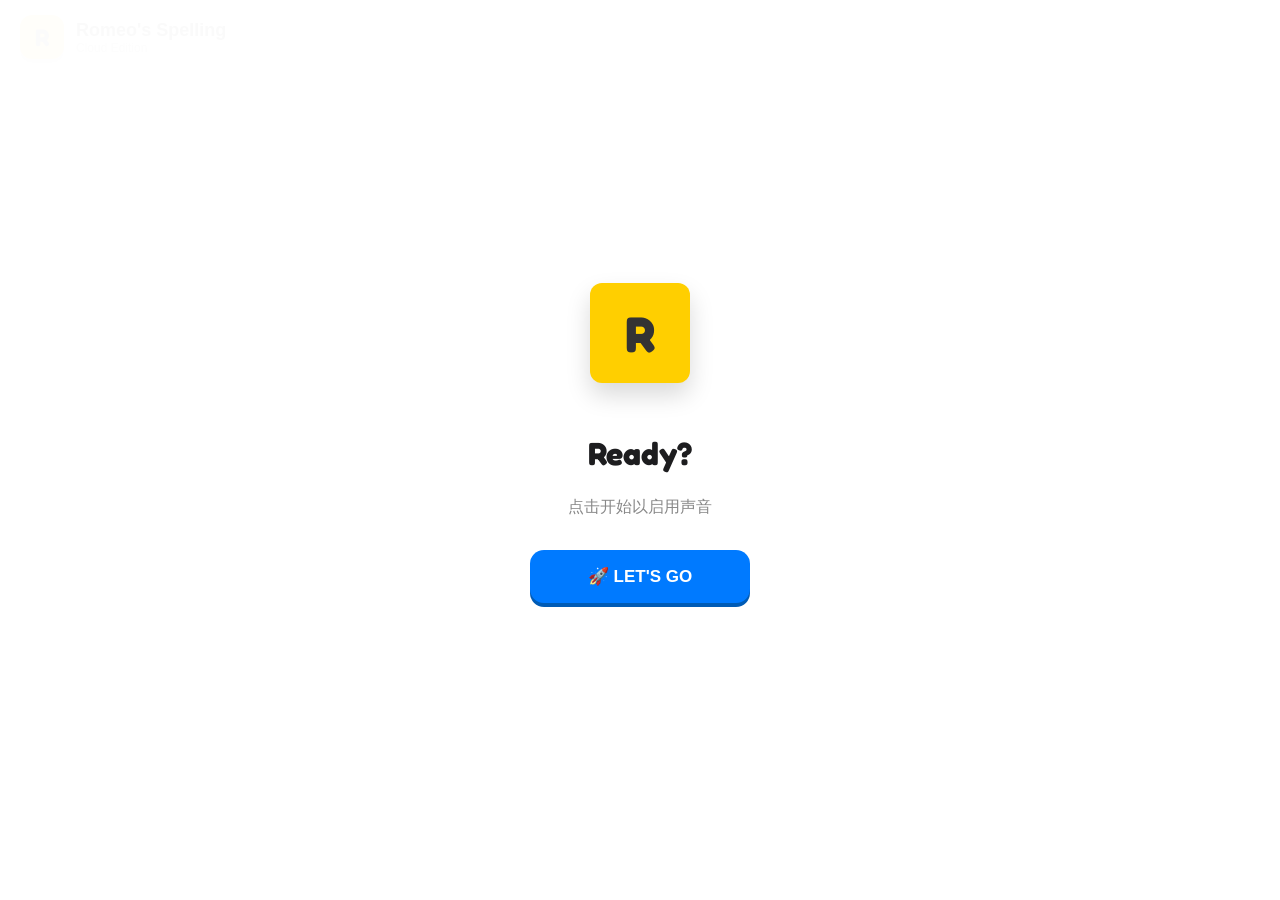
==== index.html @ 1bef0bfd "cloud" ====
<!DOCTYPE html>
<html lang="zh-CN">
<head>
<meta charset="utf-8">
<meta name="viewport" content="width=device-width, initial-scale=1.0, maximum-scale=1.0, user-scalable=no">
<meta name="apple-mobile-web-app-capable" content="yes">
<meta name="apple-mobile-web-app-status-bar-style" content="black-translucent">
<meta name="apple-mobile-web-app-title" content="Romeo Spelling">
<link rel="apple-touch-icon" href="https://img.icons8.com/color/180/lego-head.png">
<link rel="preconnect" href="https://fonts.googleapis.com">
<link rel="preconnect" href="https://fonts.gstatic.com" crossorigin>
<link href="https://fonts.googleapis.com/css2?family=Fredoka+One&display=swap" rel="stylesheet">

<title>Romeo's Spelling</title>
<style>
  :root { --bg: #f2f6fa; --card: #ffffff; --primary: #007AFF; --lego-yellow: #FFCF00; --lego-red: #ff3b30; --text: #1d1d1f; --success: #34C759; }
  * { box-sizing: border-box; -webkit-tap-highlight-color: transparent; }
  body { margin: 0; padding: 0; font-family: -apple-system, BlinkMacSystemFont, "Segoe UI", Roboto, Helvetica, Arial, sans-serif; background: var(--bg); color: var(--text); height: 100vh; display: flex; flex-direction: column; overflow: hidden; }
  header { background: rgba(255,255,255,0.95); padding: 15px 20px; padding-top: max(15px, env(safe-area-inset-top)); display: flex; align-items: center; justify-content: space-between; position: sticky; top: 0; z-index: 10; backdrop-filter: blur(10px); border-bottom: 1px solid rgba(0,0,0,0.05); }
  .brand { display: flex; align-items: center; gap: 12px; }
  .avatar { width: 44px; height: 44px; background: var(--lego-yellow); border-radius: 12px; display: flex; align-items: center; justify-content: center; font-weight: 900; font-size: 24px; color: #333; box-shadow: 0 4px 0 rgba(0,0,0,0.1); font-family: 'Fredoka One', cursive; }
  h1 { margin: 0; font-size: 18px; color: #000; font-weight: 700; }
  .subtitle { font-size: 12px; color: #888; font-weight: 400; }
  #app { flex: 1; overflow-y: auto; padding: 20px; padding-bottom: max(30px, env(safe-area-inset-bottom)); }
  .hero-title { font-family: 'Fredoka One', cursive; font-size: 56px; color: #333; text-shadow: 3px 3px 0px #ddd; margin-bottom: 10px; letter-spacing: 1px; }
  .card { background: var(--card); border-radius: 16px; padding: 20px; box-shadow: 0 2px 10px rgba(0,0,0,0.03); margin-bottom: 16px; border: 1px solid rgba(0,0,0,0.02); }
  .btn { display: flex; align-items: center; justify-content: center; gap: 10px; width: 100%; padding: 16px; border: none; border-radius: 14px; font-size: 17px; font-weight: 600; cursor: pointer; margin-bottom: 14px; transition: transform 0.1s; text-align: center; box-shadow: 0 4px 0 rgba(0,0,0,0.05); }
  .btn:active { transform: scale(0.98) translateY(2px); box-shadow: none; }
  .btn-primary { background: var(--primary); color: #fff; box-shadow: 0 4px 0 #005bb5; }
  .btn-yellow { background: var(--lego-yellow); color: #000; box-shadow: 0 4px 0 #d4ac00; }
  .btn-outline { background: #fff; color: var(--primary); border: 2px solid #eef2f6; box-shadow: none; }
  .btn-red { background: #ffebee; color: #d32f2f; border: 1px solid #ffcdd2; box-shadow: none; }
  .btn-row { display: flex; gap: 12px; margin-top: 10px; }
  .btn-small { flex: 1; padding: 10px; font-size: 14px; border-radius: 10px; background: #f1f3f7; color: #666; border: none; font-weight: 600; }
  .word-display { text-align: center; margin: 20px 0; min-height: 120px; display: flex; flex-direction: column; justify-content: center; }
  .word-text { font-size: 52px; font-weight: 700; font-family: "Courier New", monospace; letter-spacing: 2px; color: #111; }
  .phonics { font-size: 24px; color: #555; margin-top: 8px; font-weight: 500; background:#e3f2fd; color:#1565c0; display:inline-block; padding:4px 14px; border-radius:20px; margin: 10px auto 0;}
  .blanks-container { display: flex; justify-content: center; flex-wrap: wrap; gap: 8px; margin: 30px 0; cursor: text; }
  .blank-char { width: 48px; height: 58px; border-bottom: 4px solid #e0e0e0; font-size: 32px; font-weight: 600; display: flex; align-items: center; justify-content: center; background: #fff; color: #333; border-radius: 8px; transition: all 0.2s; }
  .blank-char.active { border-bottom-color: var(--primary); background: #f0f7ff; transform: translateY(-2px); }
  .blank-char.filled { border-bottom-color: #333; }
  .blank-char.correct { color: #fff; background: var(--success); border-bottom-color: var(--success); border:none; }
  .blank-char.wrong { color: #fff; background: var(--lego-red); border-bottom-color: var(--lego-red); border:none; }
  .rocket-stage { background: linear-gradient(135deg, #0b1e3b, #1a3a6c); color: #fff; border-radius: 20px; padding: 30px 20px; text-align: center; margin-bottom: 20px; position: relative; overflow: hidden; }
  .big-score { font-size: 56px; font-weight: 900; margin: 10px 0; text-shadow: 0 4px 10px rgba(0,0,0,0.3); font-family: 'Fredoka One', cursive; }
  .icons-grid { display: flex; flex-wrap: wrap; justify-content: center; gap: 8px; margin-top: 15px; font-size: 24px; }
  .manage-item { display: flex; justify-content: space-between; align-items: center; padding: 14px; border-bottom: 1px solid #f0f0f0; cursor: pointer; }
  .manage-item:last-child { border-bottom: none; }
  .manage-item:active { background: #f9f9f9; }
  .history-item { background: #fff; border-radius: 14px; margin-bottom: 12px; box-shadow: 0 2px 5px rgba(0,0,0,0.02); overflow: hidden; }
  .history-header { display: flex; justify-content: space-between; align-items: center; padding: 16px; cursor: pointer; }
  .history-date { font-weight: 700; color: #333; }
  .history-count { color: #666; font-size: 14px; display: flex; align-items: center; gap: 6px; }
  .history-details { padding: 0 16px 16px 16px; display: none; border-top: 1px solid #f0f0f0; }
  .history-details.show { display: block; }
  .detail-tag { display: inline-block; background: #e8f5e9; color: #2e7d32; padding: 4px 8px; border-radius: 6px; font-size: 13px; margin: 8px 4px 0 0; font-weight: 600; }
  .word-wall { display: flex; flex-wrap: wrap; gap: 6px; margin-top: 10px; }
  .wall-item { background: #fff; border: 1px solid #eee; padding: 6px 10px; border-radius: 8px; font-size: 14px; font-weight: 600; color: #444; }
  #hiddenInput { position: fixed; top: -100px; left: 0; opacity: 0; font-size: 16px; }
  #fileInput { display: none; }
  textarea { width: 100%; border: 2px solid #e0e0e0; border-radius: 12px; padding: 14px; font-size: 16px; background: #fff; font-family: inherit; transition: border 0.2s;}
  textarea:focus { border-color: var(--primary); outline: none; }
  input { font-family: inherit; width: 100%; padding: 12px; border:2px solid #e0e0e0; border-radius:12px; margin: 5px 0 15px; }
  #startOverlay { position: fixed; top: 0; left: 0; right: 0; bottom: 0; background: rgba(255,255,255,0.98); z-index: 100; display: flex; flex-direction: column; align-items: center; justify-content: center; }
</style>
</head>
<body>

<input type="text" id="hiddenInput" autocomplete="off" autocorrect="off" autocapitalize="off" spellcheck="false">
<input type="file" id="fileInput" accept=".json" onchange="importData(this)">

<header>
  <div class="brand">
    <div class="avatar">R</div>
    <div>
      <h1>Romeo's Spelling</h1>
      <div class="subtitle">Cloud Edition</div>
    </div>
  </div>
  <div id="headerBtn"></div>
</header>

<div id="app"></div>

<div id="startOverlay">
  <div class="avatar" style="width:100px;height:100px;font-size:50px;margin-bottom:24px;box-shadow:0 12px 24px rgba(0,0,0,0.15)">R</div>
  <h2 style="margin-bottom:8px;font-size:32px;font-family:'Fredoka One',cursive">Ready?</h2>
  <p style="color:#888;margin-bottom:32px">点击开始以启用声音</p>
  <button class="btn btn-primary" style="width:220px" onclick="unlockAudio()">🚀 LET'S GO</button>
</div>

<script>
/* =============================================================
   JSONBin.io CONFIG (无需实名，简单稳定)
   ============================================================= */
const BIN_ID = '695b813c43b1c97be91a29d3'; // 例如 6578abc...
const API_KEY = '$2a$10$uEeLgIqeB1wImpeUneAhref2IXtkWjDsrQ1rh4tDTOdjMu8zDeYBC'; // 例如 $2a$10...
// =============================================================

// Global State
let db;
let currentSetDate = null;
let practiceList = []; currentIndex = 0; stage = 1; wrongList = []; sessionMasteredSet = new Set();
const audioCtx = new (window.AudioContext || window.webkitAudioContext)();

function unlockAudio() {
  if (audioCtx.state === 'suspended') audioCtx.resume();
  const u = new SpeechSynthesisUtterance('');
  speechSynthesis.speak(u);
  document.getElementById('startOverlay').style.display = 'none';
  renderHome();
}

// Database Init
const DB_REQ = indexedDB.open('romeo_spelling_v4', 1);
DB_REQ.onupgradeneeded = (e) => {
  db = e.target.result;
  if (!db.objectStoreNames.contains('wordSets')) db.createObjectStore('wordSets', { keyPath: 'date' });
  if (!db.objectStoreNames.contains('wrongBank')) db.createObjectStore('wrongBank', { keyPath: 'word' });
  if (!db.objectStoreNames.contains('practiceLogs')) db.createObjectStore('practiceLogs', { keyPath: 'id', autoIncrement: true });
};
DB_REQ.onsuccess = (e) => { db = e.target.result; };

// --- Cloud Sync Logic (JSONBin) ---
async function syncToCloud(isSilent = false) {
    if(!BIN_ID.includes('6')) { if(!isSilent) alert("请先配置 JSONBin ID"); return; }
    
    // 1. Get Local Data
    const tx = db.transaction(['wordSets', 'wrongBank', 'practiceLogs'], 'readonly');
    const [sets, wrongs, logs] = await Promise.all([
        getAll(tx.objectStore('wordSets')),
        getAll(tx.objectStore('wrongBank')),
        getAll(tx.objectStore('practiceLogs'))
    ]);
    
    const payload = {
        updatedAt: new Date(),
        data: { wordSets: sets, wrongBank: wrongs, practiceLogs: logs }
    };

    const btn = document.getElementById('headerBtn');
    if(isSilent) btn.innerHTML = '<span style="font-size:12px;color:#999">☁️ 正在云端存档...</span>';

    try {
        const res = await fetch(`https://api.jsonbin.io/v3/b/${BIN_ID}`, {
            method: 'PUT',
            headers: { 
                'Content-Type': 'application/json', 
                'X-Master-Key': API_KEY 
            },
            body: JSON.stringify(payload)
        });
        
        if(!res.ok) throw new Error("API Error");

        if(isSilent) {
            btn.innerHTML = '<span style="font-size:12px;color:#34C759">✅ 云端已同步</span>';
            setTimeout(() => btn.innerHTML = '', 3000);
        } else {
            alert("✅ 云端同步成功！");
        }
    } catch(e) {
        if(!isSilent) alert("同步失败");
        else btn.innerHTML = '<span style="font-size:12px;color:red">❌ 存档失败</span>';
    }
}

async function syncFromCloud() {
    if(!BIN_ID.includes('6')) return alert("请先配置 JSONBin ID");
    if(!confirm("⚠️ 警告：将从云端下载并【覆盖】当前设备的所有数据。\n确定吗？")) return;

    try {
        const res = await fetch(`https://api.jsonbin.io/v3/b/${BIN_ID}`, {
            method: 'GET',
            headers: { 'X-Master-Key': API_KEY }
        });
        const result = await res.json();
        
        // JSONBin wraps data in 'record'
        const content = result.record.data; 
        if(!content) return alert("云端数据为空");

        const tx = db.transaction(['wordSets', 'wrongBank', 'practiceLogs'], 'readwrite');
        tx.objectStore('wordSets').clear();
        tx.objectStore('wrongBank').clear();
        tx.objectStore('practiceLogs').clear();
        
        (content.wordSets || []).forEach(s => tx.objectStore('wordSets').put(s));
        (content.wrongBank || []).forEach(w => tx.objectStore('wrongBank').put(w));
        (content.practiceLogs || []).forEach(l => tx.objectStore('practiceLogs').put(l));
        
        tx.oncomplete = () => { alert("✅ 恢复成功！"); renderHome(); };
        
    } catch(e) {
        alert("下载失败");
    }
}

// --- Home Page ---
function renderHome() {
  document.getElementById('headerBtn').innerHTML = '';
  document.getElementById('app').innerHTML = `
    <div style="margin-top:20px;text-align:center;margin-bottom:30px">
        <div class="hero-title">Hi, Romeo!</div>
        <div style="font-size:16px;color:#666;font-weight:600">今天想做点什么？</div>
    </div>
    <button class="btn btn-primary" onclick="renderSetSelection()"><span style="font-size:24px">🚀</span> 开始练习</button>
    <button class="btn btn-yellow" onclick="renderRecords()"><span style="font-size:24px">🏆</span> 成就 & 记录</button>
    <button class="btn btn-outline" onclick="renderWordManager()"><span style="font-size:24px">📂</span> 单词管理</button>
    
    <div class="card" style="margin-top:20px;background:#f0f7ff;border:1px solid #cce5ff">
        <h4 style="margin:0 0 10px 0;color:#007AFF;font-size:12px">CLOUD SYNC (JSONBin)</h4>
        <div class="btn-row">
            <button class="btn-small" style="background:#007AFF;color:#fff" onclick="syncToCloud()">☁️ 手动上传</button>
            <button class="btn-small" style="background:#fff;border:1px solid #007AFF;color:#007AFF" onclick="syncFromCloud()">📥 从云端恢复</button>
        </div>
    </div>

    <div class="card" style="margin-top:10px;background:#fff">
      <h4 style="margin:0 0 10px 0;color:#888;font-size:12px">LOCAL BACKUP</h4>
      <div class="btn-row">
         <button class="btn-small" onclick="exportAllData()">📤 导出文件</button>
         <button class="btn-small" onclick="document.getElementById('fileInput').click()">📥 导入文件</button>
      </div>
    </div>
  `;
}

// --- Rest (Manager, Practice, etc.) ---
function renderWordManager() {
  document.getElementById('headerBtn').innerHTML = `<button class="btn-small" onclick="renderHome()">🏠 首页</button>`;
  const today = new Date().toISOString().slice(0, 10);
  const tx = db.transaction('wordSets', 'readonly');
  getAll(tx.objectStore('wordSets')).then(sets => {
    sets.sort((a,b) => b.date.localeCompare(a.date));
    let setsListHtml = sets.length ? sets.map(s => `
        <div class="manage-item" onclick="editSet('${s.date}')">
            <div><div style="font-weight:bold;color:#333">📅 ${s.date}</div><div style="font-size:12px;color:#888;margin-top:2px">${s.words.length} 个单词</div></div>
            <div style="color:var(--primary);font-size:14px;font-weight:600">编辑 ›</div>
        </div>`).join('') : '<div style="padding:15px;color:#999;text-align:center">暂无历史记录</div>';

    document.getElementById('app').innerHTML = `
      <div class="card" id="managerCard">
        <h3 style="margin-top:0" id="mgrTitle">录入 / 编辑单词</h3>
        <div style="background:#e3f2fd;padding:10px;border-radius:8px;font-size:13px;color:#1565c0;margin-bottom:12px;line-height:1.5">💡 <b>提示：</b> 可用 "/" 或 "-" 指定分音节。<br>例如：<code>ap/ple</code></div>
        <label class="subtitle">日期 (ID)</label>
        <input type="date" id="newDate" value="${today}">
        <label class="subtitle">单词列表 (每行一个)</label>
        <textarea id="newWords" rows="6" placeholder="例如：&#10;apple&#10;banana&#10;happy"></textarea>
        <div style="margin-top:20px;display:flex;gap:10px">
          <button class="btn btn-primary" style="flex:2" onclick="saveSet()">💾 保存 / 更新</button>
          <button class="btn btn-red" id="delBtn" style="flex:1;display:none" onclick="deleteSetByDate()">🗑️ 删除</button>
        </div>
        <button class="btn-small" id="cancelBtn" style="margin-top:10px;width:100%;display:none" onclick="renderWordManager()">取消编辑 (返回新建)</button>
      </div>
      <h4 style="margin-left:10px;margin-bottom:10px;color:#666">历史词组管理</h4>
      <div class="card" style="padding:0">${setsListHtml}</div>`;
  });
}
function editSet(date) {
    const tx = db.transaction('wordSets', 'readonly');
    tx.objectStore('wordSets').get(date).onsuccess = (e) => {
        const data = e.target.result; if (!data) return;
        document.getElementById('mgrTitle').innerText = "正在编辑: " + date;
        document.getElementById('newDate').value = data.date;
        document.getElementById('newDate').disabled = true; 
        document.getElementById('newWords').value = data.words.join('\n');
        document.getElementById('delBtn').style.display = 'block';
        document.getElementById('cancelBtn').style.display = 'block';
        document.getElementById('app').scrollTop = 0;
    };
}
function renderSetSelection() {
  document.getElementById('headerBtn').innerHTML = `<button class="btn-small" onclick="renderHome()">🏠 首页</button>`;
  const tx = db.transaction(['wordSets', 'wrongBank'], 'readonly');
  Promise.all([getAll(tx.objectStore('wordSets')), getAll(tx.objectStore('wrongBank'))]).then(([sets, wrongs]) => {
    sets.sort((a,b) => b.date.localeCompare(a.date));
    let html = `<div style="margin-bottom:15px;display:flex;justify-content:space-between;align-items:center"><h3 style="margin:0">选择课程</h3><span style="background:#eef;padding:4px 10px;border-radius:12px;font-size:12px;color:#558;font-weight:bold">${sets.length} 个任务</span></div>`;
    if(wrongs.length > 0) html += `<button class="btn btn-red" style="background:#ffebee;color:#d32f2f;box-shadow:none;border:2px solid #ffcdd2" onclick="renderWrongPractice()">🔥 错题突击 (${wrongs.length} 词)</button><div style="height:10px"></div>`;
    if(sets.length === 0) html += `<div style="text-align:center;padding:40px;color:#999">暂无练习，快去录入新词吧！</div>`;
    else html += sets.map(s => {
        const previewWords = s.words.map(w => w.replace(/[\/\-]/g, '')).slice(0,5).join(', ');
        return `<div class="set-item" style="display:flex;justify-content:space-between;align-items:center;padding:16px;background:#fff;border-radius:12px;margin-bottom:10px;box-shadow:0 2px 5px rgba(0,0,0,0.02);cursor:pointer" onclick="startPractice('${s.date}')">
              <div class="set-info"><strong style="font-size:17px;color:#333">📅 ${s.date}</strong><span style="font-size:13px;color:#888">${previewWords}${s.words.length>5?'...':''}</span></div>
              <div style="font-weight:bold;color:var(--primary);background:#eef6ff;padding:6px 12px;border-radius:10px">${s.words.length}词 ›</div></div>`;
    }).join('');
    document.getElementById('app').innerHTML = html;
  });
}
function renderRecords() {
  document.getElementById('headerBtn').innerHTML = `<button class="btn-small" onclick="renderHome()">🏠 首页</button>`;
  const tx = db.transaction('practiceLogs', 'readonly');
  getAll(tx.objectStore('practiceLogs')).then(logs => {
    logs.sort((a,b) => b.timestamp - a.timestamp);
    let totalStars = 0; let allMasteredWords = new Set();
    logs.forEach(l => { totalStars += l.count; if(l.words) l.words.forEach(w => allMasteredWords.add(w.toLowerCase())); });
    const rockets = Math.floor(totalStars / 10);
    const currentStars = totalStars % 10;
    let rocketsHtml = ''; for(let i=0; i<rockets; i++) rocketsHtml += '🚀 ';
    let starsHtml = ''; for(let i=0; i<currentStars; i++) starsHtml += '⭐ '; for(let i=currentStars; i<10; i++) starsHtml += '<span style="opacity:0.2">⭐</span> ';
    let historyHtml = logs.length === 0 ? '<div style="text-align:center;padding:20px;color:#999">暂无记录</div>' : '';
    logs.forEach((log, index) => {
        const wordsHtml = (log.words || []).map(w => `<span class="detail-tag">${w}</span>`).join('');
        historyHtml += `<div class="history-item"><div class="history-header" onclick="toggleHistory(${index})"><div><div class="history-date">${log.date}</div><div class="history-count"><span>完成 ${log.count} 个单词</span><span style="font-size:10px;color:#999">▼</span></div></div><div style="font-weight:bold;color:#fbc02d">⭐ +${log.count}</div></div><div class="history-details" id="hist-detail-${index}">${wordsHtml || '<span style="font-size:12px;color:#ccc">无详细记录</span>'}</div></div>`;
    });
    const wallHtml = Array.from(allMasteredWords).sort().map(w => `<div class="wall-item">${w}</div>`).join('');
    document.getElementById('app').innerHTML = `<div class="rocket-stage"><div style="position:relative;z-index:2"><div style="font-size:14px;opacity:0.8;text-transform:uppercase;letter-spacing:1px">Total Score</div><div class="big-score">${totalStars}</div><div style="background:rgba(255,255,255,0.1);border-radius:12px;padding:15px;margin-top:10px"><div style="font-size:12px;margin-bottom:5px;opacity:0.7">火箭收藏馆 (${rockets})</div><div class="icons-grid" style="font-size:20px">${rocketsHtml || '<span style="font-size:14px;opacity:0.6">加油！</span>'}</div></div><div style="background:rgba(255,255,255,0.1);border-radius:12px;padding:15px;margin-top:10px"><div style="font-size:12px;margin-bottom:5px;opacity:0.7">当前进度 (${currentStars}/10)</div><div class="icons-grid">${starsHtml}</div></div></div></div><div class="card"><h3 style="margin:0 0 10px 0">单词墙 (${allMasteredWords.size})</h3><div class="word-wall">${wallHtml || '<span style="color:#999;font-size:13px">还没有掌握单词哦</span>'}</div></div><h3 style="margin-left:5px;margin-top:20px">练习足迹</h3><div class="history-list">${historyHtml}</div>`;
  });
}
function toggleHistory(idx) { const el = document.getElementById(`hist-detail-${idx}`); if(el) el.classList.toggle('show'); }
function saveSet() {
  const date = document.getElementById('newDate').value; const text = document.getElementById('newWords').value;
  if(!text.trim()) return alert("请输入单词");
  const words = text.split(/\n+/).map(w => w.trim()).filter(w => w);
  const tx = db.transaction('wordSets', 'readwrite');
  tx.objectStore('wordSets').put({ date, words });
  tx.oncomplete = () => { alert("保存成功!"); renderWordManager(); syncToCloud(true); };
}
function deleteSetByDate() {
  const date = document.getElementById('newDate').value; if(!confirm(`确认删除?`)) return;
  const tx = db.transaction('wordSets', 'readwrite');
  tx.objectStore('wordSets').delete(date); tx.oncomplete = () => { alert("已删除"); renderWordManager(); syncToCloud(true); };
}
function exportAllData() {
  const tx = db.transaction(['wordSets', 'wrongBank', 'practiceLogs'], 'readonly');
  Promise.all([getAll(tx.objectStore('wordSets')), getAll(tx.objectStore('wrongBank')), getAll(tx.objectStore('practiceLogs'))])
  .then(([sets, wrongs, logs]) => {
      const data = { wordSets: sets, wrongBank: wrongs, practiceLogs: logs, exportDate: new Date().toISOString() };
      const blob = new Blob([JSON.stringify(data, null, 2)], {type: 'application/json'});
      const a = document.createElement('a'); a.href = URL.createObjectURL(blob); a.download = `romeo_backup_${new Date().toISOString().slice(0,10)}.json`;
      document.body.appendChild(a); a.click(); document.body.removeChild(a);
  });
}
function importData(inputElement) {
  const file = inputElement.files[0]; if (!file) return;
  if(!confirm("⚠️ 警告：覆盖数据？")) { inputElement.value = ''; return; }
  const reader = new FileReader();
  reader.onload = (e) => {
    try {
      const data = JSON.parse(e.target.result);
      if (!data.wordSets) throw new Error("Format error");
      const tx = db.transaction(['wordSets', 'wrongBank', 'practiceLogs'], 'readwrite');
      tx.objectStore('wordSets').clear(); tx.objectStore('wrongBank').clear(); tx.objectStore('practiceLogs').clear();
      (data.wordSets || []).forEach(s => tx.objectStore('wordSets').put(s));
      (data.wrongBank || []).forEach(w => tx.objectStore('wrongBank').put(w));
      (data.practiceLogs || []).forEach(l => tx.objectStore('practiceLogs').put(l));
      tx.oncomplete = () => { alert("恢复成功！"); renderHome(); inputElement.value = ''; syncToCloud(true); };
    } catch (err) { alert("文件错误"); inputElement.value = ''; }
  };
  reader.readAsText(file);
}
// Practice
function startPractice(date) {
  const tx = db.transaction('wordSets', 'readonly');
  tx.objectStore('wordSets').get(date).onsuccess = (e) => {
    const data = e.target.result; if(!data) return;
    currentSetDate = date; practiceList = data.words; currentIndex = 0; stage = 1; wrongList = []; sessionMasteredSet = new Set();
    renderPracticeUI();
  };
}
function renderWrongPractice() {
  const tx = db.transaction('wrongBank', 'readonly');
  getAll(tx.objectStore('wrongBank')).then(list => {
    if(list.length === 0) return alert("错题本是空的！");
    currentSetDate = 'wrong_bank'; practiceList = list.map(i => i.word); currentIndex = 0; stage = 2; wrongList = []; sessionMasteredSet = new Set();
    renderPracticeUI();
  });
}
function renderPracticeUI() {
  document.getElementById('headerBtn').innerHTML = `<button class="btn-small" onclick="if(confirm('退出练习？')) renderHome()">🏃 退出</button>`;
  let title = stage === 1 ? "第一轮: 认读记忆" : (stage === 2 ? "第二轮: 听写考核" : "错题重练");
  if(currentSetDate === 'wrong_bank') title = "错题突击";
  document.getElementById('app').innerHTML = `<div style="text-align:center;margin-bottom:15px;color:#888;font-weight:600;font-size:14px">${title} • <span style="color:var(--primary)">${currentIndex + 1} / ${practiceList.length}</span></div><div class="card" id="practiceCard" style="min-height:300px"></div>`;
  loadWord();
}
function loadWord() {
  if(currentIndex >= practiceList.length) { handleRoundComplete(); return; }
  const rawWord = practiceList[currentIndex];
  const cleanWord = rawWord.replace(/[\/\-]/g, ''); 
  const container = document.getElementById('practiceCard');
  let phonicsDisplay = "";
  if(stage === 1) { phonicsDisplay = (rawWord.includes('/') || rawWord.includes('-')) ? rawWord.replace(/[\/\-]/g, ' · ') : getImprovedPhonics(cleanWord); }
  const displayWord = stage === 1 ? cleanWord : "???";
  container.innerHTML = `<div class="word-display"><div class="word-text" style="color:${stage===1?'#111':'#ccc'}">${displayWord}</div>${phonicsDisplay ? `<div class="phonics">${phonicsDisplay}</div>` : '<div style="height:38px"></div>'}</div><div style="text-align:center;margin-bottom:20px"><button class="btn-outline" style="display:inline-flex;width:auto;padding:10px 20px;border-radius:30px;align-items:center;gap:5px" onclick="speak('${cleanWord}')"><span>🔊</span> <span style="font-weight:600">听发音</span></button></div><div class="blanks-container" id="blanksArea"></div><div style="text-align:center;height:30px;margin-bottom:10px;font-weight:bold;font-size:18px" id="feedback"></div><button class="btn btn-primary" id="confirmBtn" onclick="checkWord()">✨ 确认 (Enter)</button><button class="btn btn-outline" id="skipBtn" style="margin-top:0;border:none;color:#999" onclick="skipWord()">跳过 ›</button>`;
  setupInput(cleanWord); setTimeout(() => speak(cleanWord), 400);
}
function setupInput(word) {
  targetWord = word; currentInput = "";
  const blanks = document.getElementById('blanksArea'); blanks.innerHTML = '';
  for(let i=0; i<word.length; i++) { const b = document.createElement('div'); b.className = 'blank-char'; if(word[i] === ' ' || word[i] === '-') { b.textContent = word[i]; b.style.borderBottom = 'none'; } blanks.appendChild(b); }
  const hidden = document.getElementById('hiddenInput'); hidden.value = ''; hidden.focus();
  blanks.onclick = () => { hidden.focus(); updateBlanksUI(); };
  hidden.oninput = (e) => { let val = e.target.value.replace(/[^a-zA-Z]/g, ''); currentInput = val.slice(0, targetWord.length); updateBlanksUI(); };
  hidden.onkeydown = (e) => { if(e.key === 'Enter') checkWord(); };
  updateBlanksUI();
}
function updateBlanksUI() {
  const chars = document.querySelectorAll('.blank-char');
  for(let i=0; i<targetWord.length; i++) {
    if(targetWord[i] === ' ' || targetWord[i] === '-') continue;
    const charElem = chars[i]; const inputChar = currentInput[i] || ''; charElem.textContent = inputChar;
    charElem.classList.remove('active', 'filled'); if(i === currentInput.length) charElem.classList.add('active'); if(inputChar) charElem.classList.add('filled');
  }
}
function checkWord() {
  const fb = document.getElementById('feedback'); const cleanInput = currentInput.trim().toLowerCase(); const cleanTarget = targetWord.trim().toLowerCase();
  if(!cleanInput) return; 
  if(cleanInput === cleanTarget) {
    fb.innerHTML = `<span style="color:var(--success)">太棒了！🎉</span>`; document.querySelectorAll('.blank-char').forEach(c => c.classList.add('correct')); playSuccessTone();
    if(stage >= 2) { sessionMasteredSet.add(cleanTarget); if(currentSetDate === 'wrong_bank') removeFromWrongBank(targetWord); }
    setTimeout(() => { currentIndex++; loadWord(); }, 800);
  } else {
    fb.innerHTML = `<span style="color:var(--lego-red)">正确: ${targetWord}</span>`; document.querySelectorAll('.blank-char').forEach(c => c.classList.add('wrong'));
    const btn = document.getElementById('confirmBtn');
    if(stage === 1) {
        btn.innerText = "记住了 (清空重试) ↺"; btn.className = "btn btn-yellow";
        btn.onclick = () => { currentInput = ""; document.getElementById('hiddenInput').value = ""; updateBlanksUI(); document.querySelectorAll('.blank-char').forEach(c => c.classList.remove('wrong')); fb.innerHTML = ""; btn.innerText = "✨ 确认 (Enter)"; btn.className = "btn btn-primary"; btn.onclick = checkWord; document.getElementById('hiddenInput').focus(); };
    } else {
        if(stage === 2) { const rawW = practiceList[currentIndex]; if(!wrongList.includes(rawW)) wrongList.push(rawW); addToWrongBank(rawW); }
        btn.innerText = "记住了，继续 ›"; btn.className = "btn btn-outline"; btn.onclick = () => { currentIndex++; loadWord(); };
    }
  }
}
function skipWord() { currentIndex++; loadWord(); }
function handleRoundComplete() {
  if(stage === 1) { alert("第一轮记忆完成！\n请准备好，接下来开始听写挑战 💪"); stage = 2; currentIndex = 0; renderPracticeUI(); }
  else if (stage === 2) { if(wrongList.length > 0) { alert(`听写完成！有 ${wrongList.length} 个单词需要订正。`); practiceList = [...wrongList]; wrongList = []; stage = 3; currentIndex = 0; renderPracticeUI(); } else finishAll(); }
  else finishAll();
}
function finishAll() {
  const masteredCount = sessionMasteredSet.size;
  if(masteredCount > 0) { const tx = db.transaction('practiceLogs', 'readwrite'); tx.objectStore('practiceLogs').add({ date: new Date().toISOString().slice(0,10), timestamp: Date.now(), count: masteredCount, words: Array.from(sessionMasteredSet), source: currentSetDate }); }
  document.getElementById('app').innerHTML = `<div class="card" style="text-align:center;padding:50px 20px;margin-top:40px"><div style="font-size:70px;margin-bottom:10px">🚀</div><h2 style="font-size:28px;margin-bottom:10px;color:#333;font-weight:800">练习完成！</h2><p style="color:#666;font-size:18px">本次掌握: <b style="color:#fbc02d">${masteredCount} ⭐</b></p><div style="height:20px"></div><button class="btn btn-primary" onclick="renderHome()">返回首页</button><button class="btn btn-yellow" onclick="renderRecords()">查看成就</button></div>`;
  syncToCloud(true);
}
function getImprovedPhonics(w) { const word = w.toLowerCase(); const chunks = word.match(/[^aeiouy]*[aeiouy]+(?:[^aeiouy]*$|[^aeiouy](?=[^aeiouy]))?/gi); if(!chunks || chunks.length <= 1) return word; let res = []; for(let i=0; i<chunks.length; i++) { res.push(chunks[i]); } if(res.length > 1) { const last = res[res.length-1]; if(last === 'e' || last === 'es') { res[res.length-2] += res.pop(); } } return res.join(' · '); }
function getAll(store) { return new Promise((r) => { const req = store.getAll(); req.onsuccess = () => r(req.result); }); }
function addToWrongBank(word) { const tx = db.transaction('wrongBank', 'readwrite'); tx.objectStore('wrongBank').put({ word: word, lastWrong: new Date().toISOString() }); }
function removeFromWrongBank(word) { const tx = db.transaction('wrongBank', 'readwrite'); tx.objectStore('wrongBank').delete(word); }
function speak(text) {
  speechSynthesis.cancel(); const u = new SpeechSynthesisUtterance(text); u.lang = 'en-US'; u.rate = 0.9;
  const allVoices = speechSynthesis.getVoices(); const preferred = allVoices.find(v => v.name === 'Daniel') || allVoices.find(v => v.name === 'Samantha') || allVoices.find(v => v.lang.includes('en'));
  if(preferred) u.voice = preferred; speechSynthesis.speak(u);
}
speechSynthesis.onvoiceschanged = () => { };
</script>
</body>
</html>
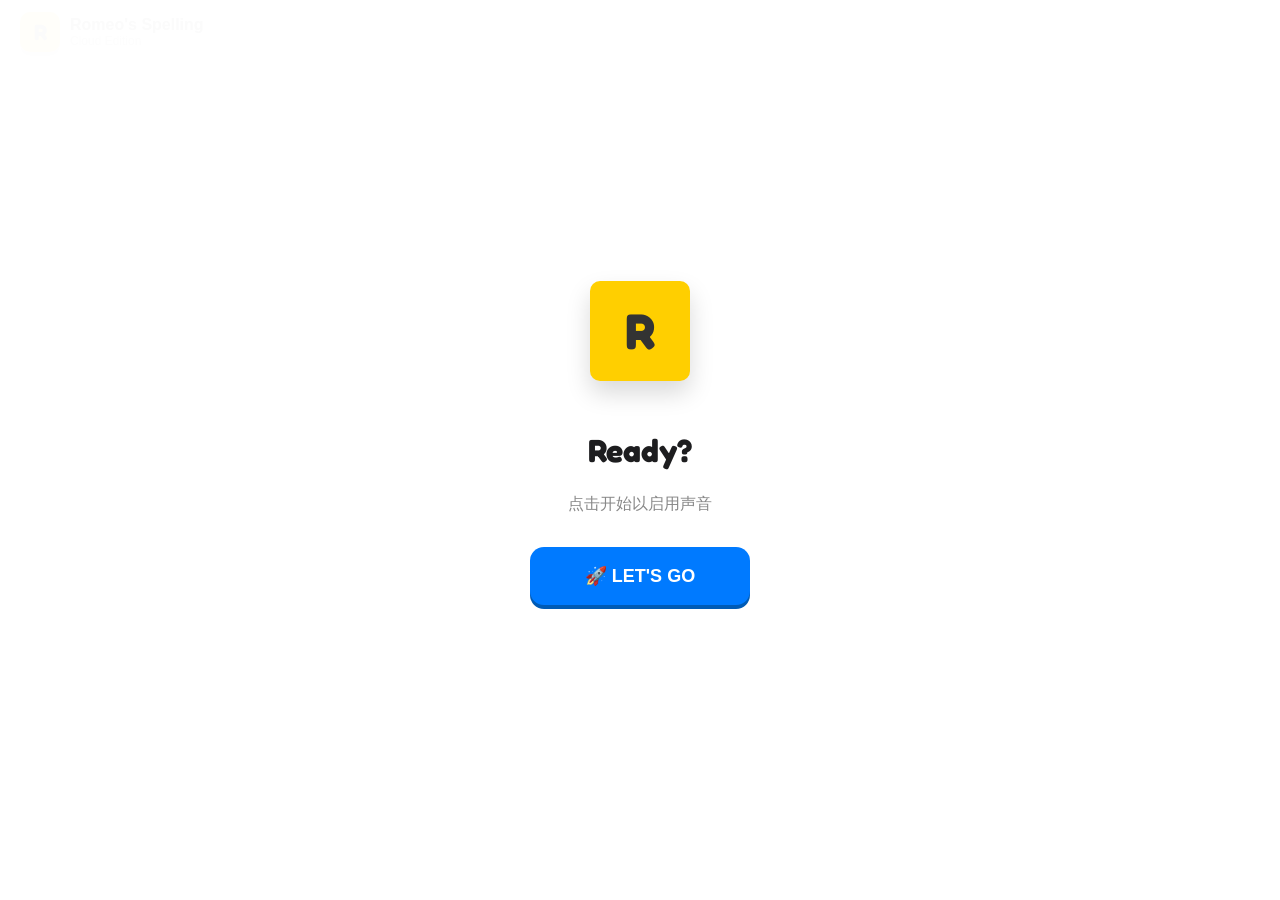
==== commit 55459faa: "touch" ====
--- a/index.html
+++ b/index.html
@@ -2,6 +2,7 @@
 <html lang="zh-CN">
 <head>
 <meta charset="utf-8">
+<!-- 优化视口设置，禁止缩放，适配 iPad -->
 <meta name="viewport" content="width=device-width, initial-scale=1.0, maximum-scale=1.0, user-scalable=no">
 <meta name="apple-mobile-web-app-capable" content="yes">
 <meta name="apple-mobile-web-app-status-bar-style" content="black-translucent">
@@ -13,59 +14,132 @@
 
 <title>Romeo's Spelling</title>
 <style>
-  :root { --bg: #f2f6fa; --card: #ffffff; --primary: #007AFF; --lego-yellow: #FFCF00; --lego-red: #ff3b30; --text: #1d1d1f; --success: #34C759; }
-  * { box-sizing: border-box; -webkit-tap-highlight-color: transparent; }
-  body { margin: 0; padding: 0; font-family: -apple-system, BlinkMacSystemFont, "Segoe UI", Roboto, Helvetica, Arial, sans-serif; background: var(--bg); color: var(--text); height: 100vh; display: flex; flex-direction: column; overflow: hidden; }
-  header { background: rgba(255,255,255,0.95); padding: 15px 20px; padding-top: max(15px, env(safe-area-inset-top)); display: flex; align-items: center; justify-content: space-between; position: sticky; top: 0; z-index: 10; backdrop-filter: blur(10px); border-bottom: 1px solid rgba(0,0,0,0.05); }
-  .brand { display: flex; align-items: center; gap: 12px; }
-  .avatar { width: 44px; height: 44px; background: var(--lego-yellow); border-radius: 12px; display: flex; align-items: center; justify-content: center; font-weight: 900; font-size: 24px; color: #333; box-shadow: 0 4px 0 rgba(0,0,0,0.1); font-family: 'Fredoka One', cursive; }
-  h1 { margin: 0; font-size: 18px; color: #000; font-weight: 700; }
+  :root { 
+    --bg: #f2f6fa; --card: #ffffff; --primary: #007AFF; 
+    --lego-yellow: #FFCF00; --lego-red: #ff3b30; --text: #1d1d1f; --success: #34C759; 
+  }
+  * { box-sizing: border-box; -webkit-tap-highlight-color: transparent; touch-action: manipulation; }
+  
+  body { 
+    margin: 0; padding: 0; 
+    font-family: -apple-system, BlinkMacSystemFont, "Segoe UI", Roboto, Helvetica, Arial, sans-serif; 
+    background: var(--bg); color: var(--text); 
+    height: 100vh; width: 100vw;
+    display: flex; flex-direction: column; 
+    overflow: hidden; /* 禁止整体页面橡皮筋效果 */
+  }
+
+  /* --- Layout --- */
+  header { 
+    background: rgba(255,255,255,0.95); 
+    padding: 12px 20px; padding-top: max(12px, env(safe-area-inset-top)); 
+    display: flex; align-items: center; justify-content: space-between; 
+    border-bottom: 1px solid rgba(0,0,0,0.05); 
+    flex-shrink: 0; /* 防止头被压缩 */
+  }
+  .brand { display: flex; align-items: center; gap: 10px; }
+  .avatar { 
+    width: 40px; height: 40px; background: var(--lego-yellow); 
+    border-radius: 10px; display: flex; align-items: center; justify-content: center; 
+    font-weight: 900; font-size: 22px; color: #333; 
+    box-shadow: 0 4px 0 rgba(0,0,0,0.1); font-family: 'Fredoka One', cursive; 
+  }
   .subtitle { font-size: 12px; color: #888; font-weight: 400; }
-  #app { flex: 1; overflow-y: auto; padding: 20px; padding-bottom: max(30px, env(safe-area-inset-bottom)); }
-  .hero-title { font-family: 'Fredoka One', cursive; font-size: 56px; color: #333; text-shadow: 3px 3px 0px #ddd; margin-bottom: 10px; letter-spacing: 1px; }
-  .card { background: var(--card); border-radius: 16px; padding: 20px; box-shadow: 0 2px 10px rgba(0,0,0,0.03); margin-bottom: 16px; border: 1px solid rgba(0,0,0,0.02); }
-  .btn { display: flex; align-items: center; justify-content: center; gap: 10px; width: 100%; padding: 16px; border: none; border-radius: 14px; font-size: 17px; font-weight: 600; cursor: pointer; margin-bottom: 14px; transition: transform 0.1s; text-align: center; box-shadow: 0 4px 0 rgba(0,0,0,0.05); }
+  
+  /* --- Main Container --- */
+  #app { 
+    flex: 1; overflow-y: auto; padding: 20px; 
+    padding-bottom: max(30px, env(safe-area-inset-bottom)); 
+    -webkit-overflow-scrolling: touch;
+  }
+
+  .card { 
+    background: var(--card); border-radius: 18px; padding: 24px; 
+    box-shadow: 0 4px 12px rgba(0,0,0,0.03); margin-bottom: 16px; 
+    border: 1px solid rgba(0,0,0,0.02); 
+  }
+
+  /* --- Buttons (iPad Optimized) --- */
+  .btn { 
+    display: flex; align-items: center; justify-content: center; gap: 10px; 
+    width: 100%; padding: 18px; 
+    border: none; border-radius: 14px; 
+    font-size: 18px; font-weight: 600; cursor: pointer; 
+    margin-bottom: 14px; transition: transform 0.1s, opacity 0.1s; 
+    text-align: center; box-shadow: 0 4px 0 rgba(0,0,0,0.05); 
+  }
   .btn:active { transform: scale(0.98) translateY(2px); box-shadow: none; }
   .btn-primary { background: var(--primary); color: #fff; box-shadow: 0 4px 0 #005bb5; }
   .btn-yellow { background: var(--lego-yellow); color: #000; box-shadow: 0 4px 0 #d4ac00; }
   .btn-outline { background: #fff; color: var(--primary); border: 2px solid #eef2f6; box-shadow: none; }
   .btn-red { background: #ffebee; color: #d32f2f; border: 1px solid #ffcdd2; box-shadow: none; }
+  
   .btn-row { display: flex; gap: 12px; margin-top: 10px; }
-  .btn-small { flex: 1; padding: 10px; font-size: 14px; border-radius: 10px; background: #f1f3f7; color: #666; border: none; font-weight: 600; }
-  .word-display { text-align: center; margin: 20px 0; min-height: 120px; display: flex; flex-direction: column; justify-content: center; }
-  .word-text { font-size: 52px; font-weight: 700; font-family: "Courier New", monospace; letter-spacing: 2px; color: #111; }
-  .phonics { font-size: 24px; color: #555; margin-top: 8px; font-weight: 500; background:#e3f2fd; color:#1565c0; display:inline-block; padding:4px 14px; border-radius:20px; margin: 10px auto 0;}
-  .blanks-container { display: flex; justify-content: center; flex-wrap: wrap; gap: 8px; margin: 30px 0; cursor: text; }
-  .blank-char { width: 48px; height: 58px; border-bottom: 4px solid #e0e0e0; font-size: 32px; font-weight: 600; display: flex; align-items: center; justify-content: center; background: #fff; color: #333; border-radius: 8px; transition: all 0.2s; }
-  .blank-char.active { border-bottom-color: var(--primary); background: #f0f7ff; transform: translateY(-2px); }
+  .btn-small { 
+    flex: 1; padding: 12px; font-size: 15px; border-radius: 12px; 
+    background: #f1f3f7; color: #666; border: none; font-weight: 600; 
+  }
+
+  /* --- Practice Mode UI --- */
+  .word-display { 
+    text-align: center; margin: 10px 0 20px 0; 
+    min-height: 100px; display: flex; flex-direction: column; justify-content: center; 
+  }
+  .word-text { font-size: 56px; font-weight: 700; font-family: "Courier New", monospace; letter-spacing: 2px; color: #111; }
+  .phonics { 
+    font-size: 24px; color: #555; margin-top: 8px; font-weight: 500; 
+    background:#e3f2fd; color:#1565c0; display:inline-block; 
+    padding:6px 16px; border-radius:20px; margin: 10px auto 0;
+  }
+  
+  .blanks-container { 
+    display: flex; justify-content: center; flex-wrap: wrap; gap: 10px; 
+    margin: 20px 0 30px 0; cursor: text; 
+  }
+  .blank-char { 
+    width: 50px; height: 64px; 
+    border-bottom: 5px solid #e0e0e0; 
+    font-size: 36px; font-weight: 600; 
+    display: flex; align-items: center; justify-content: center; 
+    background: #fff; color: #333; border-radius: 8px; 
+    transition: all 0.1s; 
+  }
+  .blank-char.active { border-bottom-color: var(--primary); background: #f0f7ff; transform: translateY(-3px); }
   .blank-char.filled { border-bottom-color: #333; }
   .blank-char.correct { color: #fff; background: var(--success); border-bottom-color: var(--success); border:none; }
   .blank-char.wrong { color: #fff; background: var(--lego-red); border-bottom-color: var(--lego-red); border:none; }
-  .rocket-stage { background: linear-gradient(135deg, #0b1e3b, #1a3a6c); color: #fff; border-radius: 20px; padding: 30px 20px; text-align: center; margin-bottom: 20px; position: relative; overflow: hidden; }
-  .big-score { font-size: 56px; font-weight: 900; margin: 10px 0; text-shadow: 0 4px 10px rgba(0,0,0,0.3); font-family: 'Fredoka One', cursive; }
+
+  /* --- Other Views --- */
+  .hero-title { font-family: 'Fredoka One', cursive; font-size: 56px; color: #333; text-shadow: 3px 3px 0px #ddd; margin-bottom: 10px; letter-spacing: 1px; }
   .icons-grid { display: flex; flex-wrap: wrap; justify-content: center; gap: 8px; margin-top: 15px; font-size: 24px; }
-  .manage-item { display: flex; justify-content: space-between; align-items: center; padding: 14px; border-bottom: 1px solid #f0f0f0; cursor: pointer; }
-  .manage-item:last-child { border-bottom: none; }
-  .manage-item:active { background: #f9f9f9; }
+  .manage-item { display: flex; justify-content: space-between; align-items: center; padding: 16px; border-bottom: 1px solid #f0f0f0; cursor: pointer; }
   .history-item { background: #fff; border-radius: 14px; margin-bottom: 12px; box-shadow: 0 2px 5px rgba(0,0,0,0.02); overflow: hidden; }
   .history-header { display: flex; justify-content: space-between; align-items: center; padding: 16px; cursor: pointer; }
-  .history-date { font-weight: 700; color: #333; }
-  .history-count { color: #666; font-size: 14px; display: flex; align-items: center; gap: 6px; }
   .history-details { padding: 0 16px 16px 16px; display: none; border-top: 1px solid #f0f0f0; }
   .history-details.show { display: block; }
-  .detail-tag { display: inline-block; background: #e8f5e9; color: #2e7d32; padding: 4px 8px; border-radius: 6px; font-size: 13px; margin: 8px 4px 0 0; font-weight: 600; }
-  .word-wall { display: flex; flex-wrap: wrap; gap: 6px; margin-top: 10px; }
-  .wall-item { background: #fff; border: 1px solid #eee; padding: 6px 10px; border-radius: 8px; font-size: 14px; font-weight: 600; color: #444; }
-  #hiddenInput { position: fixed; top: -100px; left: 0; opacity: 0; font-size: 16px; }
-  #fileInput { display: none; }
+  .detail-tag { display: inline-block; background: #e8f5e9; color: #2e7d32; padding: 6px 10px; border-radius: 8px; font-size: 14px; margin: 8px 4px 0 0; font-weight: 600; }
+  .word-wall { display: flex; flex-wrap: wrap; gap: 8px; margin-top: 10px; }
+  .wall-item { background: #fff; border: 1px solid #eee; padding: 8px 12px; border-radius: 8px; font-size: 15px; font-weight: 600; color: #444; }
+  
+  /* --- Input Styles --- */
   textarea { width: 100%; border: 2px solid #e0e0e0; border-radius: 12px; padding: 14px; font-size: 16px; background: #fff; font-family: inherit; transition: border 0.2s;}
   textarea:focus { border-color: var(--primary); outline: none; }
-  input { font-family: inherit; width: 100%; padding: 12px; border:2px solid #e0e0e0; border-radius:12px; margin: 5px 0 15px; }
+  input { font-family: inherit; width: 100%; padding: 14px; border:2px solid #e0e0e0; border-radius:12px; margin: 5px 0 15px; font-size: 16px; }
+  
+  /* --- Hidden Input (Crucial for iPad) --- */
+  #hiddenInput { 
+    position: fixed; top: -1000px; left: -1000px; 
+    opacity: 0; font-size: 16px; /* 16px prevents iOS zoom */
+  }
+  #fileInput { display: none; }
+  
   #startOverlay { position: fixed; top: 0; left: 0; right: 0; bottom: 0; background: rgba(255,255,255,0.98); z-index: 100; display: flex; flex-direction: column; align-items: center; justify-content: center; }
 </style>
 </head>
 <body>
 
+<!-- Hidden Input: Focus Guard -->
+<!-- autocapitalize=off 防止首字母自动大写，避免逻辑判断麻烦 -->
 <input type="text" id="hiddenInput" autocomplete="off" autocorrect="off" autocapitalize="off" spellcheck="false">
 <input type="file" id="fileInput" accept=".json" onchange="importData(this)">
 
@@ -73,7 +147,7 @@
   <div class="brand">
     <div class="avatar">R</div>
     <div>
-      <h1>Romeo's Spelling</h1>
+      <div style="font-weight:800;font-size:16px">Romeo's Spelling</div>
       <div class="subtitle">Cloud Edition</div>
     </div>
   </div>
@@ -91,10 +165,10 @@
 
 <script>
 /* =============================================================
-   JSONBin.io CONFIG (无需实名，简单稳定)
+   JSONBin.io CONFIG
    ============================================================= */
-const BIN_ID = '695b813c43b1c97be91a29d3'; // 例如 6578abc...
-const API_KEY = '$2a$10$uEeLgIqeB1wImpeUneAhref2IXtkWjDsrQ1rh4tDTOdjMu8zDeYBC'; // 例如 $2a$10...
+const BIN_ID = '695b813c43b1c97be91a29d3'; 
+const API_KEY = '你的SecretKey(填在这里)'; 
 // =============================================================
 
 // Global State
@@ -121,11 +195,29 @@
 };
 DB_REQ.onsuccess = (e) => { db = e.target.result; };
 
-// --- Cloud Sync Logic (JSONBin) ---
+// --- 核心优化：键盘焦点守卫 ---
+function keepFocus() {
+    const hidden = document.getElementById('hiddenInput');
+    // 如果当前焦点不在输入框，且不在文本域(单词管理时)，强制聚焦隐藏框
+    if(document.activeElement.tagName !== 'TEXTAREA' && document.activeElement.tagName !== 'INPUT') {
+        hidden.focus();
+    }
+}
+
+// 全局监听：任何点击都尝试拉起键盘（除了特定按钮自己处理）
+document.addEventListener('click', (e) => {
+    // 忽略文件上传点击
+    if(e.target.type === 'file') return;
+    // 如果是在练习界面，点击任意地方都应聚焦
+    if(document.getElementById('practiceCard')) {
+        keepFocus();
+    }
+});
+
+// --- Cloud Sync ---
 async function syncToCloud(isSilent = false) {
     if(!BIN_ID.includes('6')) { if(!isSilent) alert("请先配置 JSONBin ID"); return; }
     
-    // 1. Get Local Data
     const tx = db.transaction(['wordSets', 'wrongBank', 'practiceLogs'], 'readonly');
     const [sets, wrongs, logs] = await Promise.all([
         getAll(tx.objectStore('wordSets')),
@@ -133,70 +225,46 @@
         getAll(tx.objectStore('practiceLogs'))
     ]);
     
-    const payload = {
-        updatedAt: new Date(),
-        data: { wordSets: sets, wrongBank: wrongs, practiceLogs: logs }
-    };
-
+    const payload = { updatedAt: new Date(), data: { wordSets: sets, wrongBank: wrongs, practiceLogs: logs } };
     const btn = document.getElementById('headerBtn');
-    if(isSilent) btn.innerHTML = '<span style="font-size:12px;color:#999">☁️ 正在云端存档...</span>';
+    if(isSilent) btn.innerHTML = '<span style="font-size:12px;color:#999">☁️</span>';
 
     try {
         const res = await fetch(`https://api.jsonbin.io/v3/b/${BIN_ID}`, {
             method: 'PUT',
-            headers: { 
-                'Content-Type': 'application/json', 
-                'X-Master-Key': API_KEY 
-            },
+            headers: { 'Content-Type': 'application/json', 'X-Master-Key': API_KEY },
             body: JSON.stringify(payload)
         });
-        
         if(!res.ok) throw new Error("API Error");
-
         if(isSilent) {
-            btn.innerHTML = '<span style="font-size:12px;color:#34C759">✅ 云端已同步</span>';
+            btn.innerHTML = '<span style="font-size:12px;color:#34C759">✅</span>';
             setTimeout(() => btn.innerHTML = '', 3000);
-        } else {
-            alert("✅ 云端同步成功！");
-        }
+        } else alert("✅ 云端同步成功！");
     } catch(e) {
         if(!isSilent) alert("同步失败");
-        else btn.innerHTML = '<span style="font-size:12px;color:red">❌ 存档失败</span>';
+        else btn.innerHTML = '<span style="font-size:12px;color:red">❌</span>';
     }
 }
 
 async function syncFromCloud() {
     if(!BIN_ID.includes('6')) return alert("请先配置 JSONBin ID");
     if(!confirm("⚠️ 警告：将从云端下载并【覆盖】当前设备的所有数据。\n确定吗？")) return;
-
     try {
-        const res = await fetch(`https://api.jsonbin.io/v3/b/${BIN_ID}`, {
-            method: 'GET',
-            headers: { 'X-Master-Key': API_KEY }
-        });
+        const res = await fetch(`https://api.jsonbin.io/v3/b/${BIN_ID}`, { method: 'GET', headers: { 'X-Master-Key': API_KEY } });
         const result = await res.json();
-        
-        // JSONBin wraps data in 'record'
         const content = result.record.data; 
         if(!content) return alert("云端数据为空");
 
         const tx = db.transaction(['wordSets', 'wrongBank', 'practiceLogs'], 'readwrite');
-        tx.objectStore('wordSets').clear();
-        tx.objectStore('wrongBank').clear();
-        tx.objectStore('practiceLogs').clear();
-        
+        tx.objectStore('wordSets').clear(); tx.objectStore('wrongBank').clear(); tx.objectStore('practiceLogs').clear();
         (content.wordSets || []).forEach(s => tx.objectStore('wordSets').put(s));
         (content.wrongBank || []).forEach(w => tx.objectStore('wrongBank').put(w));
         (content.practiceLogs || []).forEach(l => tx.objectStore('practiceLogs').put(l));
-        
         tx.oncomplete = () => { alert("✅ 恢复成功！"); renderHome(); };
-        
-    } catch(e) {
-        alert("下载失败");
-    }
-}
-
-// --- Home Page ---
+    } catch(e) { alert("下载失败"); }
+}
+
+// --- Home & UI ---
 function renderHome() {
   document.getElementById('headerBtn').innerHTML = '';
   document.getElementById('app').innerHTML = `
@@ -209,13 +277,12 @@
     <button class="btn btn-outline" onclick="renderWordManager()"><span style="font-size:24px">📂</span> 单词管理</button>
     
     <div class="card" style="margin-top:20px;background:#f0f7ff;border:1px solid #cce5ff">
-        <h4 style="margin:0 0 10px 0;color:#007AFF;font-size:12px">CLOUD SYNC (JSONBin)</h4>
+        <h4 style="margin:0 0 10px 0;color:#007AFF;font-size:12px">CLOUD SYNC</h4>
         <div class="btn-row">
             <button class="btn-small" style="background:#007AFF;color:#fff" onclick="syncToCloud()">☁️ 手动上传</button>
             <button class="btn-small" style="background:#fff;border:1px solid #007AFF;color:#007AFF" onclick="syncFromCloud()">📥 从云端恢复</button>
         </div>
     </div>
-
     <div class="card" style="margin-top:10px;background:#fff">
       <h4 style="margin:0 0 10px 0;color:#888;font-size:12px">LOCAL BACKUP</h4>
       <div class="btn-row">
@@ -226,7 +293,7 @@
   `;
 }
 
-// --- Rest (Manager, Practice, etc.) ---
+// --- Manager ---
 function renderWordManager() {
   document.getElementById('headerBtn').innerHTML = `<button class="btn-small" onclick="renderHome()">🏠 首页</button>`;
   const today = new Date().toISOString().slice(0, 10);
@@ -242,7 +309,6 @@
     document.getElementById('app').innerHTML = `
       <div class="card" id="managerCard">
         <h3 style="margin-top:0" id="mgrTitle">录入 / 编辑单词</h3>
-        <div style="background:#e3f2fd;padding:10px;border-radius:8px;font-size:13px;color:#1565c0;margin-bottom:12px;line-height:1.5">💡 <b>提示：</b> 可用 "/" 或 "-" 指定分音节。<br>例如：<code>ap/ple</code></div>
         <label class="subtitle">日期 (ID)</label>
         <input type="date" id="newDate" value="${today}">
         <label class="subtitle">单词列表 (每行一个)</label>
@@ -270,6 +336,7 @@
         document.getElementById('app').scrollTop = 0;
     };
 }
+
 function renderSetSelection() {
   document.getElementById('headerBtn').innerHTML = `<button class="btn-small" onclick="renderHome()">🏠 首页</button>`;
   const tx = db.transaction(['wordSets', 'wrongBank'], 'readonly');
@@ -287,6 +354,210 @@
     document.getElementById('app').innerHTML = html;
   });
 }
+
+// --- Practice Core ---
+function startPractice(date) {
+  const tx = db.transaction('wordSets', 'readonly');
+  tx.objectStore('wordSets').get(date).onsuccess = (e) => {
+    const data = e.target.result; if(!data) return;
+    currentSetDate = date; practiceList = data.words; currentIndex = 0; stage = 1; wrongList = []; sessionMasteredSet = new Set();
+    renderPracticeUI();
+  };
+}
+function renderWrongPractice() {
+  const tx = db.transaction('wrongBank', 'readonly');
+  getAll(tx.objectStore('wrongBank')).then(list => {
+    if(list.length === 0) return alert("错题本是空的！");
+    currentSetDate = 'wrong_bank'; practiceList = list.map(i => i.word); currentIndex = 0; stage = 2; wrongList = []; sessionMasteredSet = new Set();
+    renderPracticeUI();
+  });
+}
+
+function renderPracticeUI() {
+  // 退出按钮增加 ontouchstart 防止抢焦点
+  document.getElementById('headerBtn').innerHTML = `<button class="btn-small" ontouchstart="if(confirm('退出练习？')) renderHome()">🏃 退出</button>`;
+  let title = stage === 1 ? "第一轮: 认读记忆" : (stage === 2 ? "第二轮: 听写考核" : "错题重练");
+  if(currentSetDate === 'wrong_bank') title = "错题突击";
+  document.getElementById('app').innerHTML = `<div style="text-align:center;margin-bottom:15px;color:#888;font-weight:600;font-size:14px">${title} • <span style="color:var(--primary)">${currentIndex + 1} / ${practiceList.length}</span></div><div class="card" id="practiceCard" style="min-height:300px"></div>`;
+  loadWord();
+}
+
+function loadWord() {
+  if(currentIndex >= practiceList.length) { handleRoundComplete(); return; }
+  const rawWord = practiceList[currentIndex];
+  const cleanWord = rawWord.replace(/[\/\-]/g, ''); 
+  const container = document.getElementById('practiceCard');
+  let phonicsDisplay = "";
+  if(stage === 1) { phonicsDisplay = (rawWord.includes('/') || rawWord.includes('-')) ? rawWord.replace(/[\/\-]/g, ' · ') : getImprovedPhonics(cleanWord); }
+  const displayWord = stage === 1 ? cleanWord : "???";
+  
+  // 关键优化：发音按钮使用 ontouchstart 并阻止默认行为，防止键盘收起
+  container.innerHTML = `
+    <div class="word-display"><div class="word-text" style="color:${stage===1?'#111':'#ccc'}">${displayWord}</div>${phonicsDisplay ? `<div class="phonics">${phonicsDisplay}</div>` : '<div style="height:38px"></div>'}</div>
+    
+    <div style="text-align:center;margin-bottom:20px">
+        <button class="btn-outline" style="display:inline-flex;width:auto;padding:10px 20px;border-radius:30px;align-items:center;gap:5px" 
+        ontouchstart="event.preventDefault(); speak('${cleanWord}')" onclick="speak('${cleanWord}')">
+            <span>🔊</span> <span style="font-weight:600">听发音</span>
+        </button>
+    </div>
+
+    <div class="blanks-container" id="blanksArea" ontouchstart="keepFocus()"></div>
+    <div style="text-align:center;height:30px;margin-bottom:10px;font-weight:bold;font-size:18px" id="feedback"></div>
+    
+    <button class="btn btn-primary" id="confirmBtn" ontouchstart="event.preventDefault(); checkWord()" onclick="checkWord()">✨ 确认 (Enter)</button>
+    <button class="btn btn-outline" id="skipBtn" style="margin-top:0;border:none;color:#999" ontouchstart="event.preventDefault(); skipWord()" onclick="skipWord()">跳过 ›</button>
+  `;
+  
+  setupInput(cleanWord); 
+  // 自动发音
+  setTimeout(() => speak(cleanWord), 400);
+}
+
+// --- Input Logic (Fixed) ---
+let targetWord = "";
+let currentInput = "";
+
+function setupInput(word) {
+  targetWord = word; 
+  currentInput = "";
+  
+  const blanks = document.getElementById('blanksArea'); 
+  blanks.innerHTML = '';
+  for(let i=0; i<word.length; i++) { 
+      const b = document.createElement('div'); b.className = 'blank-char'; 
+      if(word[i] === ' ' || word[i] === '-') { b.textContent = word[i]; b.style.borderBottom = 'none'; } 
+      blanks.appendChild(b); 
+  }
+  
+  const hidden = document.getElementById('hiddenInput'); 
+  hidden.value = ''; // Reset input
+  
+  // 强制聚焦 (Wait slightly for DOM)
+  setTimeout(() => {
+      hidden.focus(); 
+  }, 50);
+
+  // Input Handler
+  hidden.oninput = (e) => { 
+      // 严格过滤，防止中文输入法残留
+      let val = e.target.value.replace(/[^a-zA-Z]/g, '');
+      // 限制长度
+      currentInput = val.slice(0, targetWord.length); 
+      updateBlanksUI(); 
+  };
+  
+  hidden.onkeydown = (e) => { 
+      if(e.key === 'Enter') {
+          e.preventDefault(); // 防止回车换行
+          checkWord(); 
+      }
+  };
+  
+  updateBlanksUI();
+}
+
+function updateBlanksUI() {
+  const chars = document.querySelectorAll('.blank-char');
+  for(let i=0; i<targetWord.length; i++) {
+    if(targetWord[i] === ' ' || targetWord[i] === '-') continue;
+    const charElem = chars[i]; 
+    const inputChar = currentInput[i] || ''; 
+    charElem.textContent = inputChar;
+    charElem.classList.remove('active', 'filled'); 
+    if(i === currentInput.length) charElem.classList.add('active'); 
+    if(inputChar) charElem.classList.add('filled');
+  }
+}
+
+function checkWord() {
+  const fb = document.getElementById('feedback'); 
+  const cleanInput = currentInput.trim().toLowerCase(); 
+  const cleanTarget = targetWord.trim().toLowerCase();
+  
+  if(!cleanInput) return; // Empty? Do nothing.
+  
+  // Logic
+  if(cleanInput === cleanTarget) {
+    // Correct
+    fb.innerHTML = `<span style="color:var(--success)">太棒了！🎉</span>`; 
+    document.querySelectorAll('.blank-char').forEach(c => c.classList.add('correct')); 
+    playSuccessTone();
+    if(stage >= 2) { 
+        sessionMasteredSet.add(cleanTarget); 
+        if(currentSetDate === 'wrong_bank') removeFromWrongBank(targetWord); 
+    }
+    
+    // 关键修正：确保 timer 执行，并重置输入状态
+    setTimeout(() => { 
+        currentIndex++; 
+        loadWord(); 
+    }, 800);
+    
+  } else {
+    // Wrong
+    fb.innerHTML = `<span style="color:var(--lego-red)">正确: ${targetWord}</span>`; 
+    document.querySelectorAll('.blank-char').forEach(c => c.classList.add('wrong'));
+    const btn = document.getElementById('confirmBtn');
+    
+    // Change Button behavior but KEEP FOCUS
+    if(stage === 1) {
+        btn.innerText = "记住了 (清空重试) ↺"; 
+        btn.className = "btn btn-yellow";
+        // 重写 onclick，点击后清空
+        btn.ontouchstart = (e) => { e.preventDefault(); resetForRetry(btn); };
+        btn.onclick = (e) => { e.preventDefault(); resetForRetry(btn); };
+    } else {
+        if(stage === 2) { 
+            const rawW = practiceList[currentIndex]; 
+            if(!wrongList.includes(rawW)) wrongList.push(rawW); 
+            addToWrongBank(rawW); 
+        }
+        btn.innerText = "记住了，继续 ›"; 
+        btn.className = "btn btn-outline";
+        btn.ontouchstart = (e) => { e.preventDefault(); currentIndex++; loadWord(); };
+        btn.onclick = (e) => { e.preventDefault(); currentIndex++; loadWord(); };
+    }
+  }
+  
+  // 无论对错，保持焦点在输入框
+  keepFocus();
+}
+
+function resetForRetry(btn) {
+    currentInput = "";
+    document.getElementById('hiddenInput').value = "";
+    updateBlanksUI();
+    document.querySelectorAll('.blank-char').forEach(c => c.classList.remove('wrong'));
+    document.getElementById('feedback').innerHTML = "";
+    
+    // Restore button
+    btn.innerText = "✨ 确认 (Enter)";
+    btn.className = "btn btn-primary";
+    btn.ontouchstart = (e) => { e.preventDefault(); checkWord(); };
+    btn.onclick = () => checkWord();
+    
+    keepFocus();
+}
+
+function skipWord() { currentIndex++; loadWord(); }
+
+// --- Helpers ---
+function handleRoundComplete() {
+  if(stage === 1) { alert("第一轮记忆完成！\n请准备好，接下来开始听写挑战 💪"); stage = 2; currentIndex = 0; renderPracticeUI(); }
+  else if (stage === 2) { if(wrongList.length > 0) { alert(`听写完成！有 ${wrongList.length} 个单词需要订正。`); practiceList = [...wrongList]; wrongList = []; stage = 3; currentIndex = 0; renderPracticeUI(); } else finishAll(); }
+  else finishAll();
+}
+function finishAll() {
+  const masteredCount = sessionMasteredSet.size;
+  if(masteredCount > 0) { const tx = db.transaction('practiceLogs', 'readwrite'); tx.objectStore('practiceLogs').add({ date: new Date().toISOString().slice(0,10), timestamp: Date.now(), count: masteredCount, words: Array.from(sessionMasteredSet), source: currentSetDate }); }
+  document.getElementById('app').innerHTML = `<div class="card" style="text-align:center;padding:50px 20px;margin-top:40px"><div style="font-size:70px;margin-bottom:10px">🚀</div><h2 style="font-size:28px;margin-bottom:10px;color:#333;font-weight:800">练习完成！</h2><p style="color:#666;font-size:18px">本次掌握: <b style="color:#fbc02d">${masteredCount} ⭐</b></p><div style="height:20px"></div><button class="btn btn-primary" onclick="renderHome()">返回首页</button><button class="btn btn-yellow" onclick="renderRecords()">查看成就</button></div>`;
+  syncToCloud(true);
+}
+function getImprovedPhonics(w) { const word = w.toLowerCase(); const chunks = word.match(/[^aeiouy]*[aeiouy]+(?:[^aeiouy]*$|[^aeiouy](?=[^aeiouy]))?/gi); if(!chunks || chunks.length <= 1) return word; let res = []; for(let i=0; i<chunks.length; i++) { res.push(chunks[i]); } if(res.length > 1) { const last = res[res.length-1]; if(last === 'e' || last === 'es') { res[res.length-2] += res.pop(); } } return res.join(' · '); }
+function getAll(store) { return new Promise((r) => { const req = store.getAll(); req.onsuccess = () => r(req.result); }); }
+function addToWrongBank(word) { const tx = db.transaction('wrongBank', 'readwrite'); tx.objectStore('wrongBank').put({ word: word, lastWrong: new Date().toISOString() }); }
+function removeFromWrongBank(word) { const tx = db.transaction('wrongBank', 'readwrite'); tx.objectStore('wrongBank').delete(word); }
 function renderRecords() {
   document.getElementById('headerBtn').innerHTML = `<button class="btn-small" onclick="renderHome()">🏠 首页</button>`;
   const tx = db.transaction('practiceLogs', 'readonly');
@@ -349,94 +620,6 @@
   };
   reader.readAsText(file);
 }
-// Practice
-function startPractice(date) {
-  const tx = db.transaction('wordSets', 'readonly');
-  tx.objectStore('wordSets').get(date).onsuccess = (e) => {
-    const data = e.target.result; if(!data) return;
-    currentSetDate = date; practiceList = data.words; currentIndex = 0; stage = 1; wrongList = []; sessionMasteredSet = new Set();
-    renderPracticeUI();
-  };
-}
-function renderWrongPractice() {
-  const tx = db.transaction('wrongBank', 'readonly');
-  getAll(tx.objectStore('wrongBank')).then(list => {
-    if(list.length === 0) return alert("错题本是空的！");
-    currentSetDate = 'wrong_bank'; practiceList = list.map(i => i.word); currentIndex = 0; stage = 2; wrongList = []; sessionMasteredSet = new Set();
-    renderPracticeUI();
-  });
-}
-function renderPracticeUI() {
-  document.getElementById('headerBtn').innerHTML = `<button class="btn-small" onclick="if(confirm('退出练习？')) renderHome()">🏃 退出</button>`;
-  let title = stage === 1 ? "第一轮: 认读记忆" : (stage === 2 ? "第二轮: 听写考核" : "错题重练");
-  if(currentSetDate === 'wrong_bank') title = "错题突击";
-  document.getElementById('app').innerHTML = `<div style="text-align:center;margin-bottom:15px;color:#888;font-weight:600;font-size:14px">${title} • <span style="color:var(--primary)">${currentIndex + 1} / ${practiceList.length}</span></div><div class="card" id="practiceCard" style="min-height:300px"></div>`;
-  loadWord();
-}
-function loadWord() {
-  if(currentIndex >= practiceList.length) { handleRoundComplete(); return; }
-  const rawWord = practiceList[currentIndex];
-  const cleanWord = rawWord.replace(/[\/\-]/g, ''); 
-  const container = document.getElementById('practiceCard');
-  let phonicsDisplay = "";
-  if(stage === 1) { phonicsDisplay = (rawWord.includes('/') || rawWord.includes('-')) ? rawWord.replace(/[\/\-]/g, ' · ') : getImprovedPhonics(cleanWord); }
-  const displayWord = stage === 1 ? cleanWord : "???";
-  container.innerHTML = `<div class="word-display"><div class="word-text" style="color:${stage===1?'#111':'#ccc'}">${displayWord}</div>${phonicsDisplay ? `<div class="phonics">${phonicsDisplay}</div>` : '<div style="height:38px"></div>'}</div><div style="text-align:center;margin-bottom:20px"><button class="btn-outline" style="display:inline-flex;width:auto;padding:10px 20px;border-radius:30px;align-items:center;gap:5px" onclick="speak('${cleanWord}')"><span>🔊</span> <span style="font-weight:600">听发音</span></button></div><div class="blanks-container" id="blanksArea"></div><div style="text-align:center;height:30px;margin-bottom:10px;font-weight:bold;font-size:18px" id="feedback"></div><button class="btn btn-primary" id="confirmBtn" onclick="checkWord()">✨ 确认 (Enter)</button><button class="btn btn-outline" id="skipBtn" style="margin-top:0;border:none;color:#999" onclick="skipWord()">跳过 ›</button>`;
-  setupInput(cleanWord); setTimeout(() => speak(cleanWord), 400);
-}
-function setupInput(word) {
-  targetWord = word; currentInput = "";
-  const blanks = document.getElementById('blanksArea'); blanks.innerHTML = '';
-  for(let i=0; i<word.length; i++) { const b = document.createElement('div'); b.className = 'blank-char'; if(word[i] === ' ' || word[i] === '-') { b.textContent = word[i]; b.style.borderBottom = 'none'; } blanks.appendChild(b); }
-  const hidden = document.getElementById('hiddenInput'); hidden.value = ''; hidden.focus();
-  blanks.onclick = () => { hidden.focus(); updateBlanksUI(); };
-  hidden.oninput = (e) => { let val = e.target.value.replace(/[^a-zA-Z]/g, ''); currentInput = val.slice(0, targetWord.length); updateBlanksUI(); };
-  hidden.onkeydown = (e) => { if(e.key === 'Enter') checkWord(); };
-  updateBlanksUI();
-}
-function updateBlanksUI() {
-  const chars = document.querySelectorAll('.blank-char');
-  for(let i=0; i<targetWord.length; i++) {
-    if(targetWord[i] === ' ' || targetWord[i] === '-') continue;
-    const charElem = chars[i]; const inputChar = currentInput[i] || ''; charElem.textContent = inputChar;
-    charElem.classList.remove('active', 'filled'); if(i === currentInput.length) charElem.classList.add('active'); if(inputChar) charElem.classList.add('filled');
-  }
-}
-function checkWord() {
-  const fb = document.getElementById('feedback'); const cleanInput = currentInput.trim().toLowerCase(); const cleanTarget = targetWord.trim().toLowerCase();
-  if(!cleanInput) return; 
-  if(cleanInput === cleanTarget) {
-    fb.innerHTML = `<span style="color:var(--success)">太棒了！🎉</span>`; document.querySelectorAll('.blank-char').forEach(c => c.classList.add('correct')); playSuccessTone();
-    if(stage >= 2) { sessionMasteredSet.add(cleanTarget); if(currentSetDate === 'wrong_bank') removeFromWrongBank(targetWord); }
-    setTimeout(() => { currentIndex++; loadWord(); }, 800);
-  } else {
-    fb.innerHTML = `<span style="color:var(--lego-red)">正确: ${targetWord}</span>`; document.querySelectorAll('.blank-char').forEach(c => c.classList.add('wrong'));
-    const btn = document.getElementById('confirmBtn');
-    if(stage === 1) {
-        btn.innerText = "记住了 (清空重试) ↺"; btn.className = "btn btn-yellow";
-        btn.onclick = () => { currentInput = ""; document.getElementById('hiddenInput').value = ""; updateBlanksUI(); document.querySelectorAll('.blank-char').forEach(c => c.classList.remove('wrong')); fb.innerHTML = ""; btn.innerText = "✨ 确认 (Enter)"; btn.className = "btn btn-primary"; btn.onclick = checkWord; document.getElementById('hiddenInput').focus(); };
-    } else {
-        if(stage === 2) { const rawW = practiceList[currentIndex]; if(!wrongList.includes(rawW)) wrongList.push(rawW); addToWrongBank(rawW); }
-        btn.innerText = "记住了，继续 ›"; btn.className = "btn btn-outline"; btn.onclick = () => { currentIndex++; loadWord(); };
-    }
-  }
-}
-function skipWord() { currentIndex++; loadWord(); }
-function handleRoundComplete() {
-  if(stage === 1) { alert("第一轮记忆完成！\n请准备好，接下来开始听写挑战 💪"); stage = 2; currentIndex = 0; renderPracticeUI(); }
-  else if (stage === 2) { if(wrongList.length > 0) { alert(`听写完成！有 ${wrongList.length} 个单词需要订正。`); practiceList = [...wrongList]; wrongList = []; stage = 3; currentIndex = 0; renderPracticeUI(); } else finishAll(); }
-  else finishAll();
-}
-function finishAll() {
-  const masteredCount = sessionMasteredSet.size;
-  if(masteredCount > 0) { const tx = db.transaction('practiceLogs', 'readwrite'); tx.objectStore('practiceLogs').add({ date: new Date().toISOString().slice(0,10), timestamp: Date.now(), count: masteredCount, words: Array.from(sessionMasteredSet), source: currentSetDate }); }
-  document.getElementById('app').innerHTML = `<div class="card" style="text-align:center;padding:50px 20px;margin-top:40px"><div style="font-size:70px;margin-bottom:10px">🚀</div><h2 style="font-size:28px;margin-bottom:10px;color:#333;font-weight:800">练习完成！</h2><p style="color:#666;font-size:18px">本次掌握: <b style="color:#fbc02d">${masteredCount} ⭐</b></p><div style="height:20px"></div><button class="btn btn-primary" onclick="renderHome()">返回首页</button><button class="btn btn-yellow" onclick="renderRecords()">查看成就</button></div>`;
-  syncToCloud(true);
-}
-function getImprovedPhonics(w) { const word = w.toLowerCase(); const chunks = word.match(/[^aeiouy]*[aeiouy]+(?:[^aeiouy]*$|[^aeiouy](?=[^aeiouy]))?/gi); if(!chunks || chunks.length <= 1) return word; let res = []; for(let i=0; i<chunks.length; i++) { res.push(chunks[i]); } if(res.length > 1) { const last = res[res.length-1]; if(last === 'e' || last === 'es') { res[res.length-2] += res.pop(); } } return res.join(' · '); }
-function getAll(store) { return new Promise((r) => { const req = store.getAll(); req.onsuccess = () => r(req.result); }); }
-function addToWrongBank(word) { const tx = db.transaction('wrongBank', 'readwrite'); tx.objectStore('wrongBank').put({ word: word, lastWrong: new Date().toISOString() }); }
-function removeFromWrongBank(word) { const tx = db.transaction('wrongBank', 'readwrite'); tx.objectStore('wrongBank').delete(word); }
 function speak(text) {
   speechSynthesis.cancel(); const u = new SpeechSynthesisUtterance(text); u.lang = 'en-US'; u.rate = 0.9;
   const allVoices = speechSynthesis.getVoices(); const preferred = allVoices.find(v => v.name === 'Daniel') || allVoices.find(v => v.name === 'Samantha') || allVoices.find(v => v.lang.includes('en'));
